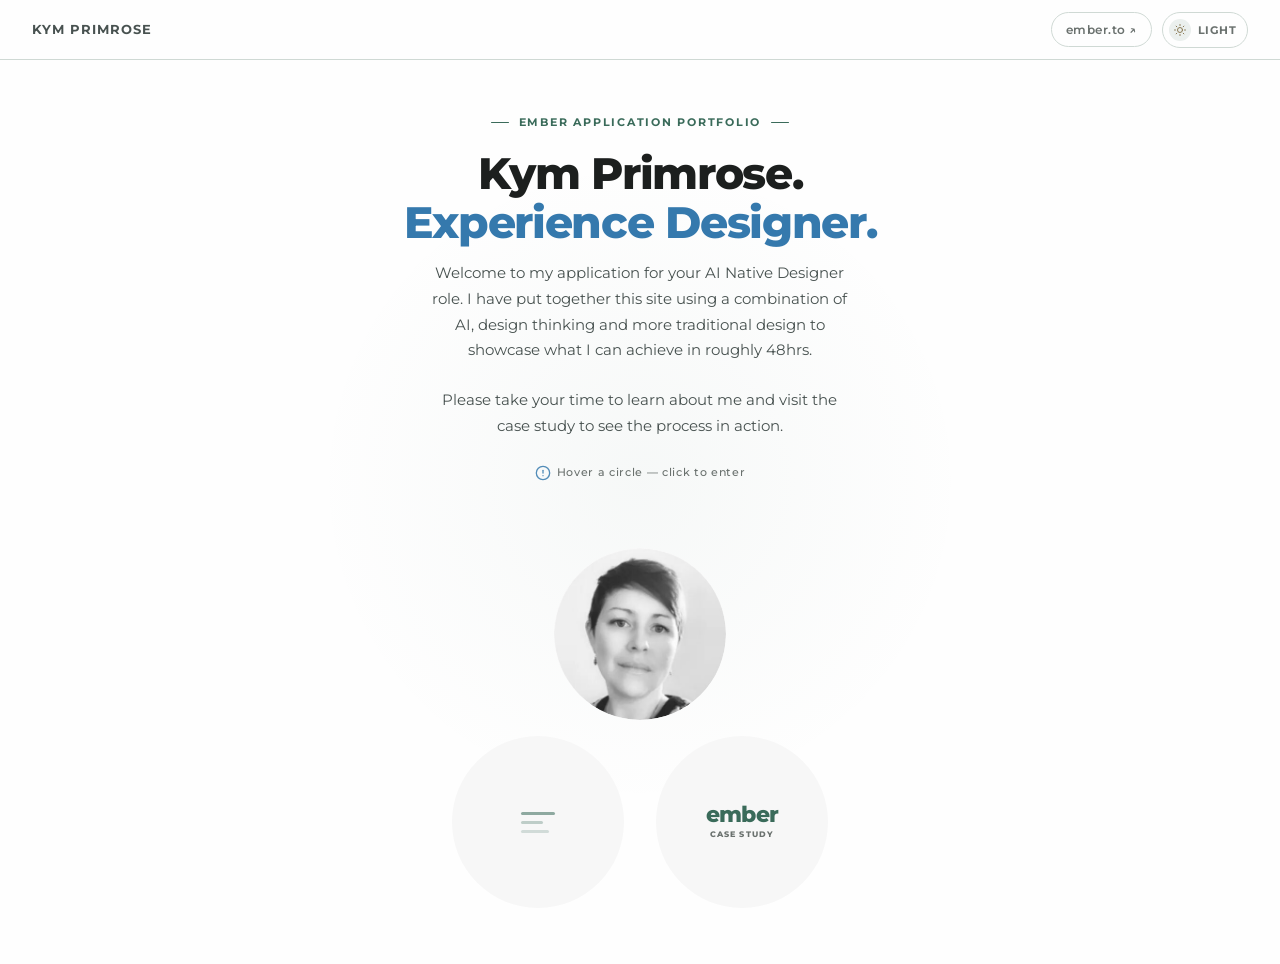
==== index.html @ da8bc5fc "Add files via upload" ====
<!DOCTYPE html>
<html lang="en" data-theme="dark">
<head>
<meta charset="UTF-8">
<meta name="viewport" content="width=device-width, initial-scale=1.0">
<title>Kym Primrose — Designer</title>
<link rel="preconnect" href="https://fonts.googleapis.com">
<link rel="preconnect" href="https://fonts.gstatic.com" crossorigin>
<link href="https://fonts.googleapis.com/css2?family=Montserrat:wght@400;500;600;700;800&display=swap" rel="stylesheet">
<link rel="stylesheet" href="styles.css">
<script>
  (function() {
    var stored = localStorage.getItem('ember-theme');
    var prefersDark = window.matchMedia('(prefers-color-scheme: dark)').matches;
    document.documentElement.setAttribute('data-theme', stored || (prefersDark ? 'dark' : 'light'));
  })();
</script>
<style>
/* =============================================
   NAV
   ============================================= */
.nav {
  position: fixed; top: 0; left: 0; right: 0; z-index: 100;
  height: 60px; display: flex; align-items: center;
  padding: 0 32px; justify-content: space-between;
}
[data-theme="dark"]  .nav { background: rgba(26,26,26,0.88); backdrop-filter: blur(14px); -webkit-backdrop-filter: blur(14px); }
[data-theme="light"] .nav { background: rgba(254,254,254,0.88); backdrop-filter: blur(14px); -webkit-backdrop-filter: blur(14px); }

.nav-name {
  font-size: .8125rem; font-weight: 700;
  letter-spacing: .08em; text-transform: uppercase;
  color: var(--text-2); text-decoration: none;
  transition: color 150ms ease;
}
.nav-name:hover { color: var(--green); }

.nav-right { display: flex; align-items: center; gap: 10px; }

.nav-pill {
  font-size: .75rem; font-weight: 600;
  color: var(--text-3); letter-spacing: .04em;
  border: 1px solid var(--border); border-radius: 100px;
  padding: 7px 14px; text-decoration: none;
  transition: color 150ms ease, border-color 150ms ease;
}
.nav-pill:hover { color: var(--green); border-color: var(--green); }

.theme-btn {
  display: flex; align-items: center; gap: 7px;
  background: none; border: 1px solid var(--border);
  border-radius: 100px; padding: 6px 10px 6px 6px;
  cursor: pointer; font-family: 'Montserrat', sans-serif;
  transition: border-color 150ms ease;
}
.theme-btn:hover { border-color: var(--green); }
.theme-btn:focus-visible { outline: 2px solid var(--green); outline-offset: 2px; }

.theme-icon {
  width: 22px; height: 22px; border-radius: 50%;
  display: grid; place-items: center; position: relative; overflow: hidden;
  transition: background 400ms ease;
}
[data-theme="dark"]  .theme-icon { background: #2A2A2A; }
[data-theme="light"] .theme-icon { background: #EBF0EE; }

.t-ico { position: absolute; width: 12px; height: 12px; transition: opacity 200ms ease, transform 200ms ease; }
.t-sun  { color: #8A7A55; }
.t-moon { color: #5E8070; }
[data-theme="dark"]  .t-sun  { opacity: 0; transform: scale(.5) rotate(90deg); }
[data-theme="dark"]  .t-moon { opacity: 1; transform: scale(1); }
[data-theme="light"] .t-sun  { opacity: 1; transform: scale(1); }
[data-theme="light"] .t-moon { opacity: 0; transform: scale(.5) rotate(-90deg); }

.theme-text {
  font-size: .6875rem; font-weight: 700;
  letter-spacing: .08em; text-transform: uppercase; color: var(--text-3);
}

/* =============================================
   HERO — full viewport
   ============================================= */
.hero {
  min-height: 100svh;
  overflow: visible;
  display: flex; flex-direction: column;
  align-items: center; justify-content: center;
  padding: 88px 24px 56px;
  position: relative; overflow: hidden;
}

/* Ambient glow */
.hero-glow {
  position: absolute; top: 50%; left: 50%;
  transform: translate(-50%, -50%);
  width: min(680px, 90vw); height: min(680px, 90vw);
  border-radius: 50%; pointer-events: none;
}
[data-theme="dark"]  .hero-glow { background: radial-gradient(circle, rgba(109,179,154,0.055) 0%, transparent 68%); }
[data-theme="light"] .hero-glow { background: radial-gradient(circle, rgba(58,107,90,0.04) 0%, transparent 68%); }

/* =============================================
   INTRO TEXT
   ============================================= */
.intro {
  text-align: center; margin-bottom: 60px;
  position: relative; z-index: 2;
  max-width: 540px;
}

.intro-kicker {
  font-size: .6875rem; font-weight: 700;
  letter-spacing: .16em; text-transform: uppercase;
  color: var(--green); margin-bottom: 18px;
  display: flex; align-items: center; justify-content: center; gap: 10px;
}
.intro-kicker::before, .intro-kicker::after {
  content: ''; display: block;
  width: 18px; height: 1.5px;
  background: var(--green); border-radius: 1px;
}

.intro-headline {
  font-size: clamp(1.75rem, 4vw, 2.75rem);
  font-weight: 800; line-height: 1.1;
  letter-spacing: -.03em; color: var(--text-1);
  margin-bottom: 14px;
}
.intro-headline .accent { color: var(--accent); }

.intro-sub {
  font-size: .9375rem; color: var(--text-2);
  line-height: 1.72; margin-bottom: 24px;
  max-width: 42ch; margin-left: auto; margin-right: auto;
}

.intro-hint {
  display: inline-flex; align-items: center; gap: 6px;
  font-size: .6875rem; font-weight: 500;
  letter-spacing: .06em;
  color: var(--text-3);
}
.intro-hint svg { color: var(--accent); opacity: .85; flex-shrink: 0; width: 16px; height: 16px; }

/* =============================================
   CIRCLE NAVIGATION
   ============================================= */
.circle-nav {
  position: relative; z-index: 2;
  display: flex;
  flex-direction: column;
  align-items: center;
  gap: 16px;
  width: min(500px, 90vw);
}

.circle-row-top {
  display: flex;
  justify-content: center;
}

.circle-row-bottom {
  display: flex;
  flex-direction: row;
  justify-content: center;
  gap: 2rem;
}

.circle-top   {}
.circle-left  {}
.circle-right {}

.circle-link {
  display: block; position: relative;
  border-radius: 50%; cursor: pointer;
  text-decoration: none;
  width: clamp(138px, 25vw, 172px);
  height: clamp(138px, 25vw, 172px);
  border: 1.5px solid var(--circle-border);
  overflow: hidden;
  transition: transform 350ms cubic-bezier(0.16,1,0.3,1),
              box-shadow 350ms cubic-bezier(0.16,1,0.3,1),
              border-color 350ms ease;
}
[data-theme="dark"]  .circle-link { background: #222222; }
[data-theme="light"] .circle-link { background: #F7F7F7; }

.circle-link:hover {
  transform: scale(1.06) translateY(-4px);
  border-color: var(--green);
  box-shadow: 0 0 0 5px var(--circle-glow), 0 20px 48px rgba(0,0,0,.3);
}
[data-theme="light"] .circle-link:hover {
  box-shadow: 0 0 0 5px var(--circle-glow), 0 12px 28px rgba(0,0,0,.1);
}
.circle-link:focus-visible {
  outline: none;
  border-color: var(--green);
  box-shadow: 0 0 0 5px var(--circle-glow), 0 0 0 7px var(--green);
}

.circle-top   { grid-area: top; }
.circle-left  { grid-area: left; }
.circle-right { grid-area: right; }

.circle-inner {
  width: 100%; height: 100%;
  display: flex; align-items: center; justify-content: center;
  position: relative;
}

/* Hover label overlay */
.circle-label {
  position: absolute; inset: 0; border-radius: 50%;
  display: flex; flex-direction: column;
  align-items: center; justify-content: center; gap: 4px;
  opacity: 0; transition: opacity 220ms ease; z-index: 2;
}
[data-theme="dark"]  .circle-label { background: rgba(22,22,22,0.88); }
[data-theme="light"] .circle-label { background: rgba(247,247,247,0.9); }
.circle-link:hover .circle-label { opacity: 1; }

.circle-label-name {
  font-size: .6875rem; font-weight: 800;
  letter-spacing: .1em; text-transform: uppercase;
  color: var(--green);
}
.circle-label-cta {
  font-size: .5625rem; font-weight: 700;
  letter-spacing: .08em; text-transform: uppercase;
  color: var(--text-3);
}

/* ---- ABOUT — photo circle ---- */
.circle-about .circle-inner {
  transition: background 400ms ease;
}
.circle-about .circle-inner { background: none; }

.initials {
  font-size: clamp(1.75rem, 4.5vw, 2.5rem);
  font-weight: 800; letter-spacing: -.04em;
  line-height: 1; user-select: none;
  transition: color 400ms ease;
}
[data-theme="dark"]  .initials { color: #C6DAD3; }
[data-theme="light"] .initials { color: #3A6B5A; }

/* ---- PROCESS ---- */
.process-bars {
  display: flex; flex-direction: column; gap: 6px;
  align-items: flex-start;
}
.p-bar {
  height: 3px; border-radius: 2px;
  background: var(--green); transition: width 300ms ease, opacity 300ms ease;
}
.p-bar:nth-child(1) { width: 34px; opacity: .55; }
.p-bar:nth-child(2) { width: 22px; opacity: .3; }
.p-bar:nth-child(3) { width: 28px; opacity: .2; }
.circle-link:hover .p-bar { opacity: .85; }
.circle-link:hover .p-bar:nth-child(2) { width: 34px; opacity: .65; }
.circle-link:hover .p-bar:nth-child(3) { width: 34px; opacity: .45; }

/* ---- CASE STUDY ---- */
.case-inner { display: flex; flex-direction: column; align-items: center; gap: 3px; }
.case-wordmark {
  font-size: clamp(1.1rem, 2.8vw, 1.4rem);
  font-weight: 800; letter-spacing: -.03em;
  color: var(--green); line-height: 1;
}
.case-sub {
  font-size: .5rem; font-weight: 800;
  letter-spacing: .14em; text-transform: uppercase;
  color: var(--text-3);
}

/* =============================================
   SCROLL INDICATOR
   ============================================= */
.scroll-hint {
  position: absolute; bottom: 28px; left: 50%;
  transform: translateX(-50%);
  display: flex; flex-direction: column;
  align-items: center; gap: 7px; z-index: 2;
}
.scroll-label {
  font-size: .5625rem; font-weight: 700;
  letter-spacing: .16em; text-transform: uppercase;
  color: var(--text-3);
}
.scroll-line {
  width: 1px; height: 28px;
  background: linear-gradient(to bottom, var(--text-3), transparent);
  animation: pulse 2.2s ease-in-out infinite;
}
@keyframes pulse {
  0%, 100% { opacity: .25; }
  50%       { opacity: .7; }
}

/* =============================================
   ENTRANCE ANIMATIONS
   ============================================= */
@keyframes fadeUp {
  from { opacity: 0; transform: translateY(20px); }
  to   { opacity: 1; transform: translateY(0); }
}
@keyframes popIn {
  from { opacity: 0; transform: scale(.88); }
  to   { opacity: 1; transform: scale(1); }
}
@keyframes fadeIn {
  from { opacity: 0; }
  to   { opacity: 1; }
}

.intro        { animation: fadeUp 650ms cubic-bezier(0.16,1,0.3,1) 100ms both; }
.circle-top   { animation: popIn  550ms cubic-bezier(0.16,1,0.3,1) 320ms both; }
.circle-left  { animation: popIn  550ms cubic-bezier(0.16,1,0.3,1) 430ms both; }
.circle-right { animation: popIn  550ms cubic-bezier(0.16,1,0.3,1) 540ms both; }
.scroll-hint  { animation: fadeIn 600ms ease 800ms both; }

/* =============================================
   RESPONSIVE
   ============================================= */
@media (max-width: 480px) {
  .nav { padding: 0 20px; }
  .nav-pill { display: none; }
  .hero { padding: 80px 20px 48px; }
  .intro { margin-bottom: 44px; }
  .intro-headline { font-size: clamp(1.5rem, 7vw, 2rem); }
  .circle-nav { gap: 12px; width: 100%; }
  .circle-link {
    width: clamp(108px, 27vw, 138px);
    height: clamp(108px, 27vw, 138px);
  }
  .initials { font-size: 1.5rem; }
  .case-wordmark { font-size: 1rem; }
}

@media (max-width: 360px) {
  .circle-link { width: 100px; height: 100px; }
}

@media (prefers-reduced-motion: reduce) {
  }

}
@media (max-width: 640px) {
  .mark {
  position: absolute;
  top: -140px; right: -140px;
  width: 610px; height: 610px;
  z-index: 1;
  pointer-events: none;
  opacity: .45;
}
.mark svg { width: 100%; height: 100%; display: block; }

@media (max-width: 640px) {
  .mark { width: 360px; height: 360px; top: -60px; right: -80px; opacity: .3; }
}
}

</style>
</head>
<body>

<a class="skip" href="#nav-circles">Skip to navigation</a>

<!-- NAV -->
<header>
  <nav class="nav" aria-label="Site navigation">
    <a href="portfolio-index.html" class="nav-name" aria-label="Home — Kym Primrose">Kym Primrose</a>
    <div class="nav-right">
      <a href="ember-homepage.html" class="nav-pill" target="_blank" rel="noopener" aria-label="View Ember redesign">ember.to ↗</a>
      <button class="theme-btn" id="themeToggle" aria-label="Switch to light mode">
        <div class="theme-icon" aria-hidden="true">
          <svg class="t-ico t-sun" viewBox="0 0 24 24" fill="none" stroke="currentColor" stroke-width="2" stroke-linecap="round" aria-hidden="true"><circle cx="12" cy="12" r="5"/><line x1="12" y1="1" x2="12" y2="3"/><line x1="12" y1="21" x2="12" y2="23"/><line x1="4.22" y1="4.22" x2="5.64" y2="5.64"/><line x1="18.36" y1="18.36" x2="19.78" y2="19.78"/><line x1="1" y1="12" x2="3" y2="12"/><line x1="21" y1="12" x2="23" y2="12"/><line x1="4.22" y1="19.78" x2="5.64" y2="18.36"/><line x1="18.36" y1="5.64" x2="19.78" y2="4.22"/></svg>
          <svg class="t-ico t-moon" viewBox="0 0 24 24" fill="none" stroke="currentColor" stroke-width="2" stroke-linecap="round" aria-hidden="true"><path d="M21 12.79A9 9 0 1 1 11.21 3 7 7 0 0 0 21 12.79z"/></svg>
        </div>
        <span class="theme-text" id="themeLabel">Dark</span>
      </button>
    </div>
  </nav>
</header>

<!-- HERO -->
<main>
  <section class="hero" aria-labelledby="intro-heading">

    <!-- Animated Ember mark -->
    <div class="mark" aria-hidden="true">
      <svg viewBox="0 0 300 300" xmlns="http://www.w3.org/2000/svg" fill="none">
        <g class="spinner">
          <circle cx="149" cy="85"  r="74" fill="#4F9179"></circle>
          <circle cx="224" cy="214" r="74" fill="#8AB5A6"></circle>
          <circle cx="75"  cy="214" r="74" fill="#C6DAD3"></circle>
        </g>
      </svg>
    </div>

    <div class="hero-glow" aria-hidden="true"></div>

    <!-- INTRO -->
    <div class="intro">
      <p class="intro-kicker">Ember Application Portfolio</p>
      <h1 class="intro-headline" id="intro-heading">
        Kym Primrose.<br>
        <span class="accent">Experience Designer.</span>
      </h1>
      <p class="intro-sub">
        Welcome to my application for your AI Native Designer role. I have put together this site using a combination of AI, design thinking and more traditional design to showcase what I can achieve in roughly 48hrs.
      </p>
       <p class="intro-sub">
        Please take your time to learn about me and visit the case study to see the process in action.
      </p>
      <p class="intro-hint" role="note" aria-label="Navigation instruction">
        <svg viewBox="0 0 24 24" fill="none" stroke="currentColor" stroke-width="2" stroke-linecap="round" stroke-linejoin="round" aria-hidden="true"><circle cx="12" cy="12" r="10"/><line x1="12" y1="8" x2="12" y2="12"/><line x1="12" y1="16" x2="12.01" y2="16"/></svg>
        Hover a circle &mdash; click to enter
      </p>
    </div>

    <!-- CIRCLES -->
    <nav id="nav-circles" class="circle-nav" aria-label="Portfolio sections">

      <div class="circle-row-top">
        <!-- About me — top -->
        <a href="about.html" class="circle-link circle-about circle-top"
           aria-label="About me — who I am, how I think, and how I work">
          <div class="circle-inner" aria-hidden="true">
            <img src="assets/profile.jpg" alt="Kym Primrose" style="width:100%;height:100%;object-fit:cover;border-radius:50%;">
          </div>
          <div class="circle-label" aria-hidden="true">
            <span class="circle-label-name">About me</span>
            <span class="circle-label-cta">Enter &rarr;</span>
          </div>
        </a>
      </div>

      <div class="circle-row-bottom">
        <!-- Process — bottom left -->
        <a href="process.html" class="circle-link circle-process circle-left"
           aria-label="My process — from brief to delivery, and where AI fits in">
          <div class="circle-inner" aria-hidden="true">
            <div class="process-bars" aria-hidden="true">
              <div class="p-bar"></div>
              <div class="p-bar"></div>
              <div class="p-bar"></div>
            </div>
          </div>
          <div class="circle-label" aria-hidden="true">
            <span class="circle-label-name">Process</span>
            <span class="circle-label-cta">Enter &rarr;</span>
          </div>
        </a>

        <!-- Case study — bottom right -->
        <a href="case-study.html" class="circle-link circle-case circle-right"
           aria-label="Ember case study — brand audit, accessibility review, and live redesign">
          <div class="circle-inner" aria-hidden="true">
            <div class="case-inner">
              <span class="case-wordmark">ember</span>
              <span class="case-sub">Case study</span>
            </div>
          </div>
          <div class="circle-label" aria-hidden="true">
            <span class="circle-label-name">Case study</span>
            <span class="circle-label-cta">Enter &rarr;</span>
          </div>
        </a>
      </div>

    </nav>

    <!-- SCROLL HINT 
    <div class="scroll-hint" aria-hidden="true">
      <span class="scroll-label">Scroll</span>
      <div class="scroll-line"></div>
    </div> -->

  </section>
</main>

<script>
  var html = document.documentElement;

  function applyTheme(theme) {
    html.setAttribute('data-theme', theme);
    localStorage.setItem('ember-theme', theme);
    var isDark = theme === 'dark';
    document.getElementById('themeLabel').textContent = isDark ? 'Dark' : 'Light';
    document.getElementById('themeToggle').setAttribute('aria-label',
      isDark ? 'Switch to light mode' : 'Switch to dark mode');
  }

  var stored = localStorage.getItem('ember-theme');
  var prefersDark = window.matchMedia('(prefers-color-scheme: dark)').matches;
  applyTheme(stored || (prefersDark ? 'dark' : 'light'));

  document.getElementById('themeToggle').addEventListener('click', function() {
    applyTheme(html.getAttribute('data-theme') === 'dark' ? 'light' : 'dark');
  });
</script>

</body>
</html>
---- styles.css ----
/* ==============================================
   EMBER PORTFOLIO — SHARED STYLESHEET
   styles.css — v1.0
   Tokens, reset, skip link, nav, buttons
   ============================================== */

/* =============================================
   TOKENS — DARK
   ============================================= */
[data-theme="dark"] {
  --bg:           #1A1A1A;
  --bg-raised:    #222222;
  --bg-overlay:   #2A2A2A;
  --border:       #363636;

  --green:        #6DB39A;
  --green-hover:  #89B5A6;
  --green-light:  #C6DAD3;
  --green-tint:   rgba(109,179,154,0.08);
  --green-on:     #1A1A1A;

  --accent:       #E8D87A;
  --accent-hover: #D4C45E;

  --text-1:       #EBF0EE;
  --text-2:       #B0BAB5;
  --text-3:       #99A39F;

  --link:         #89B5A6;
  --link-hover:   #C6DAD3;
}

/* =============================================
   TOKENS — LIGHT
   ============================================= */
[data-theme="light"] {
  --bg:           #FEFEFE;
  --bg-raised:    #F7F7F7;
  --bg-overlay:   #EBF0EE;
  --border:       #CFD9D4;

  --green:        #3A6B5A;
  --green-hover:  #2D5446;
  --green-light:  #89B5A6;
  --green-tint:   #EAF3EF;
  --green-on:     #FEFEFE;

  --accent:       #3579AD;
  --accent-hover: #2C6598;

  --text-1:       #1C1F1E;
  --text-2:       #485250;
  --text-3:       #6A716E;

  --link:         #3A6B5A;
  --link-hover:   #2D5446;
}

/* =============================================
   RESET & BASE
   ============================================= */
*, *::before, *::after { box-sizing: border-box; margin: 0; padding: 0; }
html { scroll-behavior: smooth; }

body {
  font-family: 'Montserrat', sans-serif;
  font-size: 1rem;
  line-height: 1.6;
  overflow-x: hidden;
  transition: background 400ms ease, color 400ms ease;
}

[data-theme="dark"]  { background: #1A1A1A; color: #EBF0EE; }
[data-theme="light"] { background: #FEFEFE; color: #1C1F1E; }

a { color: var(--link); text-decoration: none; transition: color 150ms ease; }
a:hover { color: var(--link-hover); }
img { display: block; max-width: 100%; }

/* =============================================
   SKIP LINK
   ============================================= */
.skip {
  position: fixed; top: -100%; left: 16px; z-index: 9999;
  background: var(--green); color: var(--green-on);
  padding: 12px 20px; border-radius: 8px;
  font-size: .875rem; font-weight: 600;
  transition: top 150ms ease;
}
.skip:focus { top: 16px; }

/* =============================================
   NAV — child pages (back arrow variant)
   ============================================= */
.nav {
  position: sticky; top: 0; z-index: 100;
  height: 60px; display: flex; align-items: center;
  padding: 0 32px; gap: 16px;
  border-bottom: 1px solid var(--border);
  transition: background 400ms ease, border-color 400ms ease;
}
[data-theme="dark"]  .nav { background: rgba(26,26,26,0.92); backdrop-filter: blur(12px); -webkit-backdrop-filter: blur(12px); }
[data-theme="light"] .nav { background: rgba(254,254,254,0.92); backdrop-filter: blur(12px); -webkit-backdrop-filter: blur(12px); }

.nav-back {
  display: inline-flex; align-items: center; gap: 7px;
  font-size: .8125rem; font-weight: 600; color: var(--text-3);
  text-decoration: none; transition: color 150ms ease;
}
.nav-back:hover { color: var(--green); }
.nav-back:hover svg { transform: translateX(-3px); }
.nav-back svg { transition: transform 150ms ease; }

.nav-divider { width: 1px; height: 18px; background: var(--border); flex-shrink: 0; }

.nav-title {
  font-size: .8125rem; font-weight: 700;
  color: var(--text-2); flex: 1;
}

.nav-right { display: flex; align-items: center; gap: 10px; margin-left: auto; }

/* =============================================
   THEME TOGGLE
   ============================================= */
.theme-btn {
  display: flex; align-items: center; gap: 7px;
  background: none; border: 1px solid var(--border);
  border-radius: 100px; padding: 6px 10px 6px 6px;
  cursor: pointer; font-family: 'Montserrat', sans-serif;
  transition: border-color 150ms ease;
}
.theme-btn:hover { border-color: var(--green); }
.theme-btn:focus-visible { outline: 2px solid var(--green); outline-offset: 2px; }

.theme-icon {
  width: 22px; height: 22px; border-radius: 50%;
  display: grid; place-items: center;
  position: relative; overflow: hidden;
  transition: background 400ms ease;
}
[data-theme="dark"]  .theme-icon { background: #2A2A2A; }
[data-theme="light"] .theme-icon { background: #EBF0EE; }

.t-ico {
  position: absolute; width: 12px; height: 12px;
  transition: opacity 200ms ease, transform 200ms ease;
}
.t-sun  { color: #8A7A55; }
.t-moon { color: #5E8070; }
[data-theme="dark"]  .t-sun  { opacity: 0; transform: scale(.5) rotate(90deg); }
[data-theme="dark"]  .t-moon { opacity: 1; transform: scale(1); }
[data-theme="light"] .t-sun  { opacity: 1; transform: scale(1); }
[data-theme="light"] .t-moon { opacity: 0; transform: scale(.5) rotate(-90deg); }

.theme-text {
  font-size: .6875rem; font-weight: 700;
  letter-spacing: .08em; text-transform: uppercase;
  color: var(--text-3);
}

/* =============================================
   PAGE KICKER / EYEBROW
   ============================================= */
.page-kicker {
  font-size: .6875rem; font-weight: 700;
  letter-spacing: .16em; text-transform: uppercase;
  color: var(--green); margin-bottom: 18px;
  display: flex; align-items: center; gap: 10px;
}
.page-kicker::before {
  content: ''; display: block;
  width: 24px; height: 2px;
  background: var(--green); border-radius: 1px;
}

/* =============================================
   SHARED BUTTONS
   ============================================= */
.btn-primary {
  font-family: 'Montserrat', sans-serif;
  font-size: .875rem; font-weight: 700; letter-spacing: .02em;
  background: var(--green); color: var(--green-on);
  border: none; border-radius: 100px;
  padding: 13px 26px; cursor: pointer;
  text-decoration: none;
  display: inline-flex; align-items: center; gap: 8px;
  transition: background 150ms ease, transform 150ms ease, box-shadow 150ms ease;
}
.btn-primary:hover {
  background: var(--green-hover);
  transform: translateY(-1px);
  box-shadow: 0 4px 16px rgba(0,0,0,.2);
  color: var(--green-on);
}
.btn-primary:active { transform: none; }
.btn-primary:focus-visible { outline: 2px solid var(--green); outline-offset: 3px; }

.btn-ghost {
  font-family: 'Montserrat', sans-serif;
  font-size: .875rem; font-weight: 600;
  background: transparent; color: var(--link);
  border: 1.5px solid var(--border); border-radius: 100px;
  padding: 13px 26px; cursor: pointer;
  text-decoration: none;
  display: inline-flex; align-items: center; gap: 8px;
  transition: color 150ms ease, border-color 150ms ease;
}
.btn-ghost:hover { border-color: var(--green); color: var(--link-hover); }
.btn-ghost:focus-visible { outline: 2px solid var(--green); outline-offset: 3px; }

.btn-group { display: flex; gap: 12px; flex-wrap: wrap; }

/* =============================================
   SHARED RESPONSIVE UTILITIES
   ============================================= */
@media (max-width: 640px) {
  .nav { padding: 0 20px; }
  .nav-title { display: none; }
  .btn-group { flex-direction: column; }
  .btn-primary, .btn-ghost { justify-content: center; }
}

@media (prefers-reduced-motion: reduce) {
  *, *::before, *::after {
    animation-duration: .01ms !important;
    transition-duration: .01ms !important;
  }
}
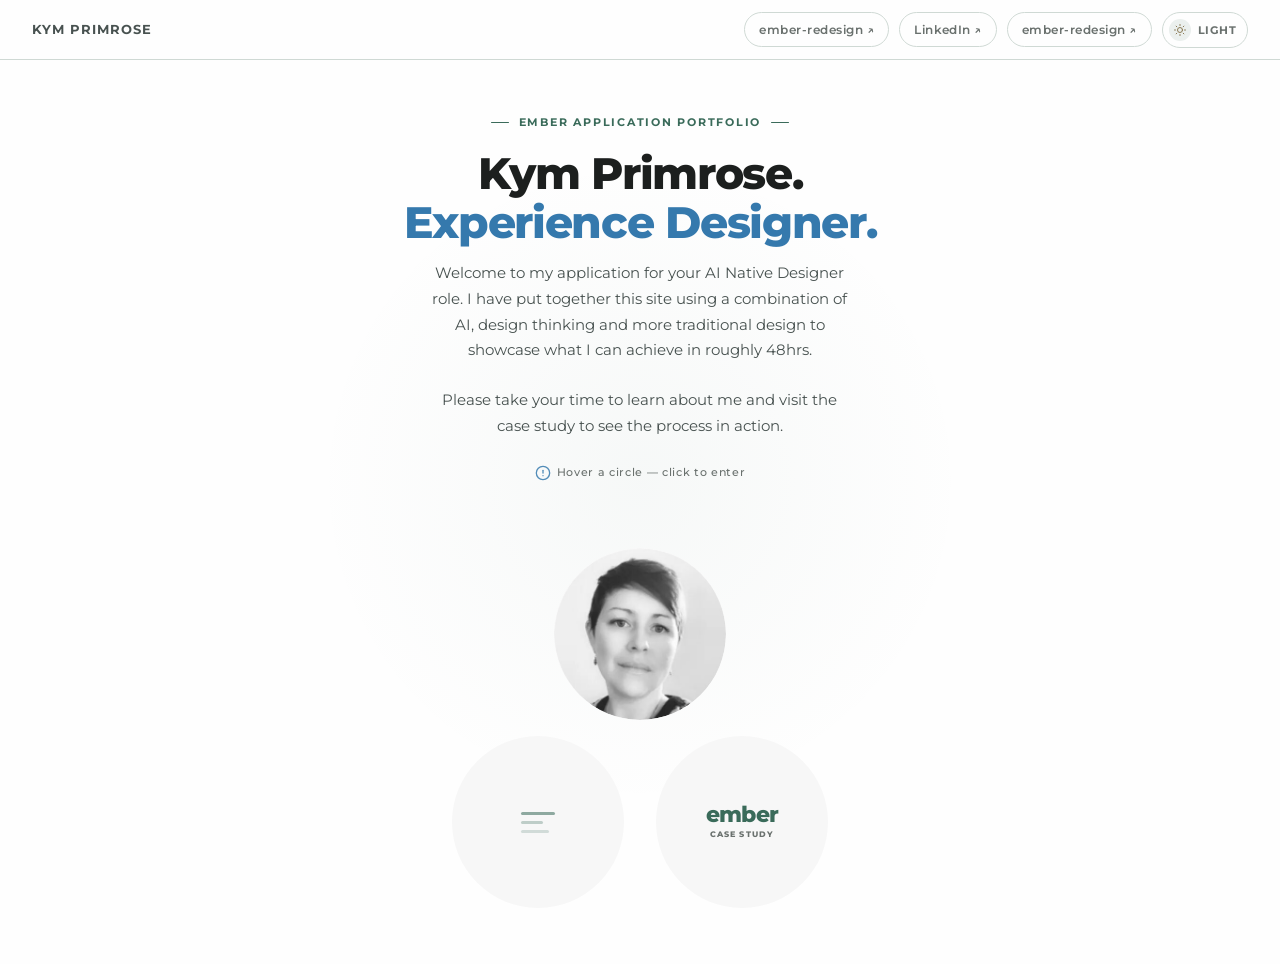
==== commit 58a493f4: "Update index.html Added LinkedIn link" ====
--- a/index.html
+++ b/index.html
@@ -374,7 +374,16 @@
   <nav class="nav" aria-label="Site navigation">
     <a href="portfolio-index.html" class="nav-name" aria-label="Home — Kym Primrose">Kym Primrose</a>
     <div class="nav-right">
-      <a href="ember-homepage.html" class="nav-pill" target="_blank" rel="noopener" aria-label="View Ember redesign">ember.to ↗</a>
+      <a href="ember-homepage.html" class="nav-pill" target="_blank" rel="noopener" aria-label="View Ember redesign">ember-redesign ↗</a>
+      <div class="nav-right">
+      <a href="https://www.linkedin.com/in/kymprimrose" 
+        class="nav-pill" 
+        target="_blank" 
+        rel="noopener" 
+        aria-label="Kym Primrose on LinkedIn">
+        LinkedIn ↗
+      </a>
+      <a href="ember-homepage.html" class="nav-pill" target="_blank" rel="noopener" aria-label="View Ember redesign">ember-redesign ↗</a>
       <button class="theme-btn" id="themeToggle" aria-label="Switch to light mode">
         <div class="theme-icon" aria-hidden="true">
           <svg class="t-ico t-sun" viewBox="0 0 24 24" fill="none" stroke="currentColor" stroke-width="2" stroke-linecap="round" aria-hidden="true"><circle cx="12" cy="12" r="5"/><line x1="12" y1="1" x2="12" y2="3"/><line x1="12" y1="21" x2="12" y2="23"/><line x1="4.22" y1="4.22" x2="5.64" y2="5.64"/><line x1="18.36" y1="18.36" x2="19.78" y2="19.78"/><line x1="1" y1="12" x2="3" y2="12"/><line x1="21" y1="12" x2="23" y2="12"/><line x1="4.22" y1="19.78" x2="5.64" y2="18.36"/><line x1="18.36" y1="5.64" x2="19.78" y2="4.22"/></svg>
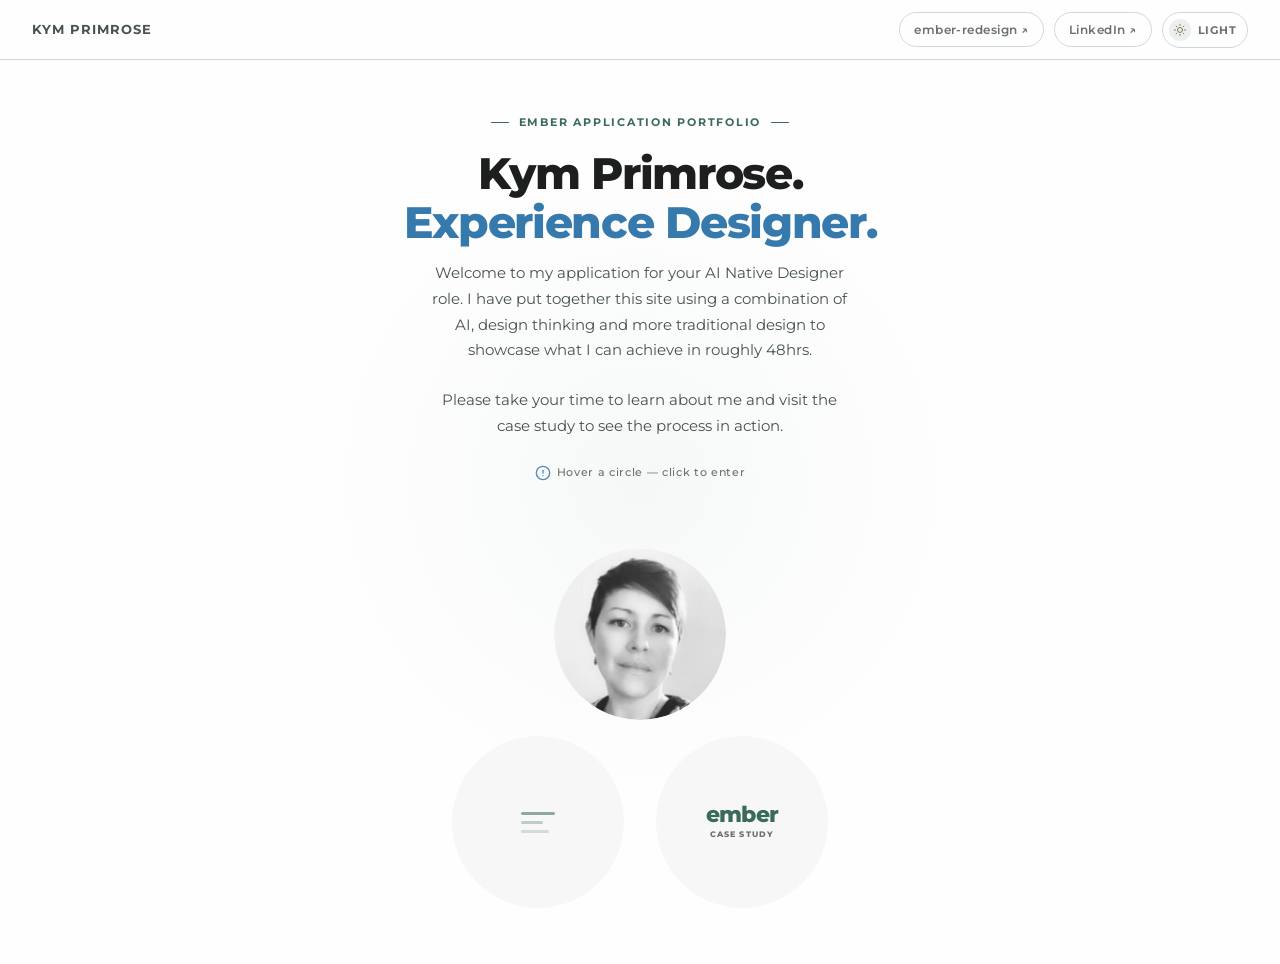
==== commit 2b02f58a: "Update index.html Removed duplicate button from nav" ====
--- a/index.html
+++ b/index.html
@@ -383,7 +383,6 @@
         aria-label="Kym Primrose on LinkedIn">
         LinkedIn ↗
       </a>
-      <a href="ember-homepage.html" class="nav-pill" target="_blank" rel="noopener" aria-label="View Ember redesign">ember-redesign ↗</a>
       <button class="theme-btn" id="themeToggle" aria-label="Switch to light mode">
         <div class="theme-icon" aria-hidden="true">
           <svg class="t-ico t-sun" viewBox="0 0 24 24" fill="none" stroke="currentColor" stroke-width="2" stroke-linecap="round" aria-hidden="true"><circle cx="12" cy="12" r="5"/><line x1="12" y1="1" x2="12" y2="3"/><line x1="12" y1="21" x2="12" y2="23"/><line x1="4.22" y1="4.22" x2="5.64" y2="5.64"/><line x1="18.36" y1="18.36" x2="19.78" y2="19.78"/><line x1="1" y1="12" x2="3" y2="12"/><line x1="21" y1="12" x2="23" y2="12"/><line x1="4.22" y1="19.78" x2="5.64" y2="18.36"/><line x1="18.36" y1="5.64" x2="19.78" y2="4.22"/></svg>
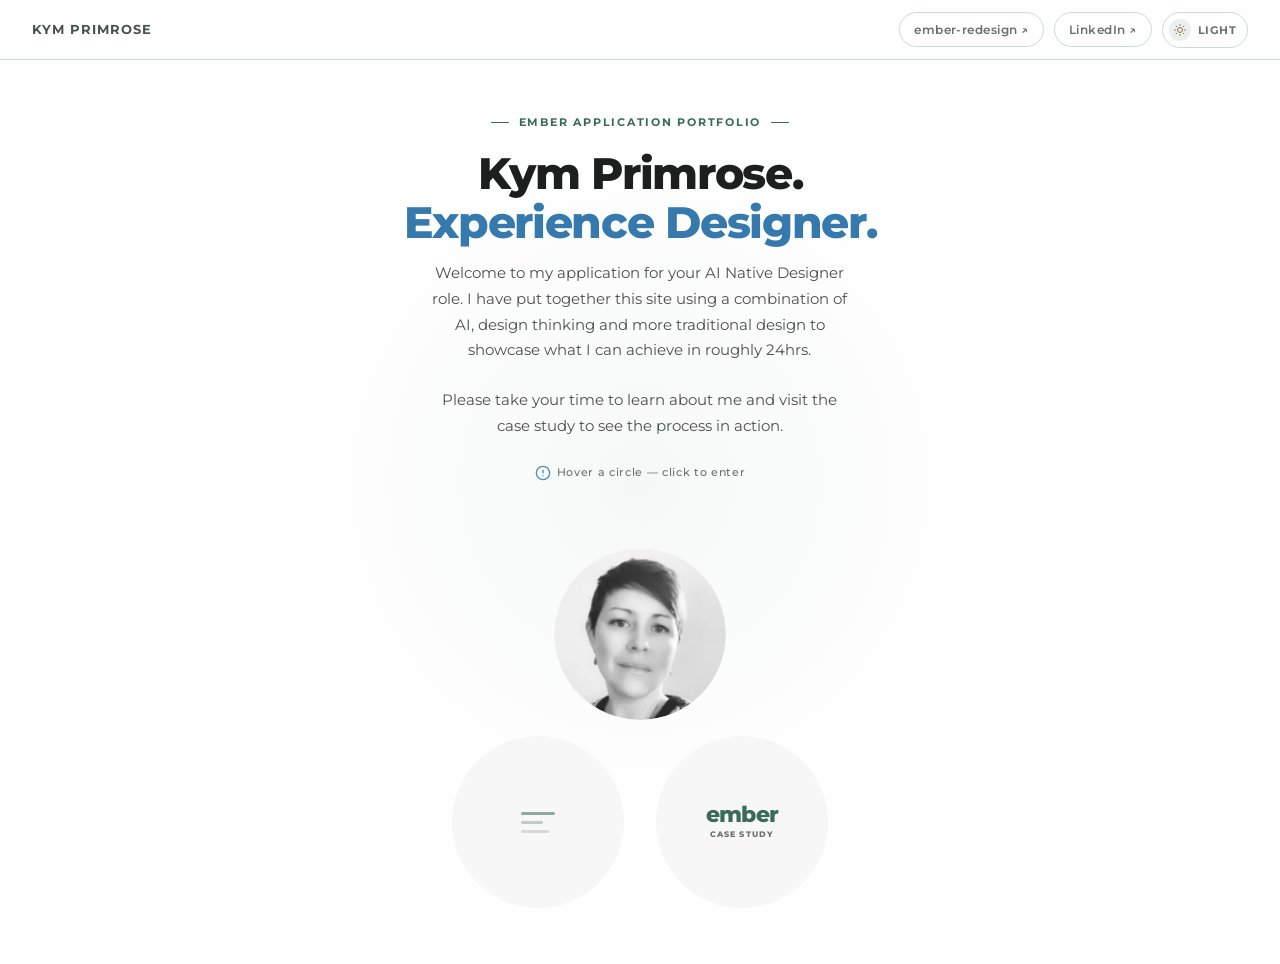
==== commit 61bb5f35: "Update index.html Copy update" ====
--- a/index.html
+++ b/index.html
@@ -419,7 +419,7 @@
         <span class="accent">Experience Designer.</span>
       </h1>
       <p class="intro-sub">
-        Welcome to my application for your AI Native Designer role. I have put together this site using a combination of AI, design thinking and more traditional design to showcase what I can achieve in roughly 48hrs.
+        Welcome to my application for your AI Native Designer role. I have put together this site using a combination of AI, design thinking and more traditional design to showcase what I can achieve in roughly 24hrs.
       </p>
        <p class="intro-sub">
         Please take your time to learn about me and visit the case study to see the process in action.
